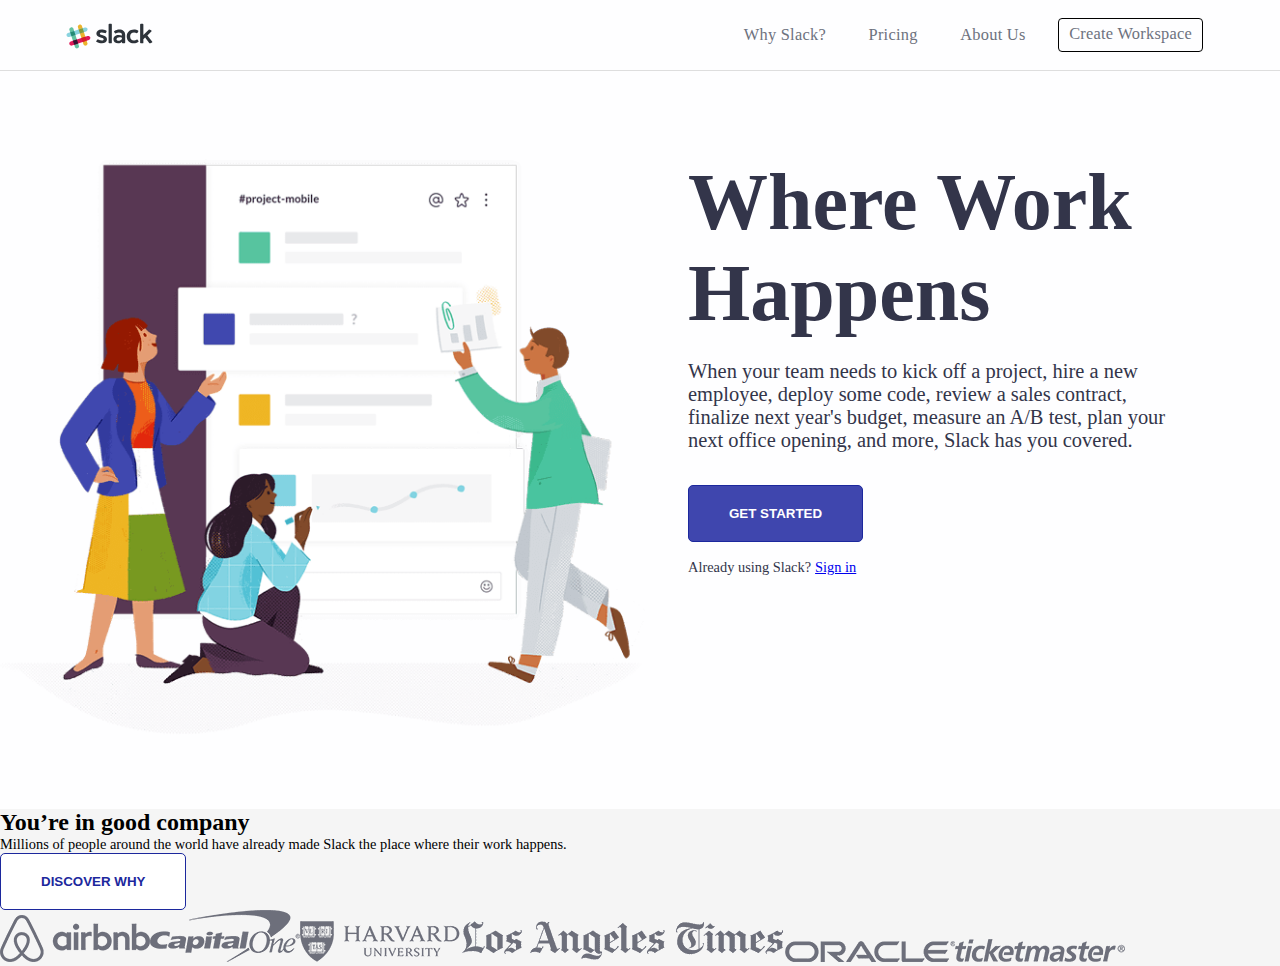
==== slack-clone.html @ 53179b3c "Create Slack Clone page" ====
<!DOCTYPE html>
<html lang="en">

	<head>
		<meta charset="UTF-8">
		<meta http-equiv="X-UA-Compatible" content="IE=edge">
		<meta name="viewport" content="width=device-width, initial-scale=1.0">
		<title>Slack Clone - UX3</title>
		<link rel="stylesheet" href="styles/slack-clone.css">
	</head>

	<body>
		<nav id="navbar">
			<svg xmlns="http://www.w3.org/2000/svg" viewBox="50 0 576 270" width="125"
				aria-label="Slack" class="slacklogo" shape-rendering="geometricPrecision">
				<path fill="#ECB32D"
					d="M141.8 87.1c-1.9-5.7-8-8.8-13.7-7-5.7 1.9-8.8 8-7 13.7l28.1 86.4c1.9 5.3 7.7 8.3 13.2 6.7 5.8-1.7 9.3-7.8 7.4-13.4 0-.2-28-86.4-28-86.4z">
				</path>
				<path fill="#63C1A0"
					d="M98.3 101.2c-1.9-5.7-8-8.8-13.7-7-5.7 1.9-8.8 8-7 13.7l28.1 86.4c1.9 5.3 7.7 8.3 13.2 6.7 5.8-1.7 9.3-7.8 7.4-13.4 0-.2-28-86.4-28-86.4z">
				</path>
				<path fill="#E01A59"
					d="M177.2 158.6c5.7-1.9 8.8-8 7-13.7-1.9-5.7-8-8.8-13.7-7L84 166.1c-5.3 1.9-8.3 7.7-6.7 13.2 1.7 5.8 7.8 9.3 13.4 7.4.2 0 86.5-28.1 86.5-28.1z">
				</path>
				<path fill="#331433"
					d="M102 183.1c5.6-1.8 12.9-4.2 20.7-6.7-1.8-5.6-4.2-12.9-6.7-20.7l-20.7 6.7 6.7 20.7z">
				</path>
				<path fill="#D62027"
					d="M145.6 168.9c7.8-2.5 15.1-4.9 20.7-6.7-1.8-5.6-4.2-12.9-6.7-20.7l-20.7 6.7 6.7 20.7z">
				</path>
				<path fill="#89D3DF"
					d="M163 115.1c5.7-1.9 8.8-8 7-13.7-1.9-5.7-8-8.8-13.7-7l-86.4 28.1c-5.3 1.9-8.3 7.7-6.7 13.2 1.7 5.8 7.8 9.3 13.4 7.4.2 0 86.4-28 86.4-28z">
				</path>
				<path fill="#258B74"
					d="M87.9 139.5c5.6-1.8 12.9-4.2 20.7-6.7-2.5-7.8-4.9-15.1-6.7-20.7l-20.7 6.7 6.7 20.7z">
				</path>
				<path fill="#819C3C"
					d="M131.4 125.4c7.8-2.5 15.1-4.9 20.7-6.7-2.5-7.8-4.9-15.1-6.7-20.7l-20.7 6.7 6.7 20.7z">
				</path>
				<path fill="#2D333A"
					d="M264.8 109.8c3.8 1.7 4.1 2.9 1.1 8.6-3.1 5.8-3.8 6.2-7.6 4.7-4.7-2-10.8-3.5-14.7-3.5-6.4 0-10.6 2.3-10.6 5.8 0 11.5 36.6 5.3 36.6 29.7 0 12.3-10.6 20.5-26.4 20.5-8.3 0-18.6-2.8-25.7-6.4-3.5-1.8-3.8-2.8-.7-8.7 2.6-5.1 3.5-5.7 7.3-4.1 6 2.6 13.7 4.7 18.8 4.7 5.8 0 9.7-2.4 9.7-5.8 0-11.1-37.3-5.8-37.3-29.5 0-12.6 10.5-21 26.2-21 7.6-.1 16.9 2.1 23.3 5zM294.4 80.8V172c0 1.4-1.5 2.8-3.5 2.8h-9.6c-2.1 0-3.5-1.5-3.5-2.8V80.8c0-4.5 1.3-4.9 8.3-4.9 8-.1 8.3.5 8.3 4.9zM362.6 132v39.3c0 2.1-1.5 3.5-3.5 3.5h-9.5c-2.2 0-3.7-1.6-3.5-3.8l.1-4.2c-5.1 5.7-12.5 8.7-19.9 8.7-14.3 0-23.9-8.3-23.9-20.6 0-13.1 10.8-22 27.1-22 6.2 0 11.8 1.1 16.4 3v-4.5c0-7.2-5.7-11.5-15.4-11.5-4.5 0-10.1 1.8-14.5 4.4-3.4 1.9-4.2 1.8-7.9-3.7-3.6-5.5-3.5-6.5 0-8.8 6.7-4.3 15.7-7.1 24-7.1 18.7 0 30.5 10.1 30.5 27.3zm-44.2 22.8c0 4.7 4 7.8 9.9 7.8 7.2 0 13.8-3.5 17.6-9.4v-6.1c-3.8-1.5-8.5-2.3-12.6-2.3-9 0-14.9 4.2-14.9 10zM427.6 109.9c3.5 2 3.6 3.1-.2 9-3.6 5.6-4.2 5.9-8.1 4-2.9-1.5-7.6-2.8-11.4-2.8-12 0-20 7.9-20 19.9 0 12.4 8 20.8 20 20.8 4.2 0 9.4-1.6 12.8-3.5 3.5-2 4.2-1.9 7.9 3.5 3.3 5 3.3 6.2.3 8.3-5.4 3.7-13.8 6.5-21.3 6.5-22.2 0-37.1-14.2-37.1-35.6 0-21.2 14.9-35.3 37.3-35.3 6.8 0 14.8 2.3 19.8 5.2zM500.2 166.2c2.8 3.5 1.7 4.8-5.3 7.3-7.1 2.6-8.1 2.4-10.6-.8l-19.9-26.5-8.9 8.6V172c0 1.4-1.5 2.8-3.5 2.8h-9.6c-2.1 0-3.5-1.5-3.5-2.8V80.8c0-4.5 1.3-4.9 8.3-4.9 8.1 0 8.3.6 8.3 4.9v51.8l27.2-26.1c3-2.8 4.7-2.6 10 .9 5.9 3.8 6.3 4.9 3.5 7.6L476 134.8l24.2 31.4z">
				</path>
			</svg>
			<ul class="nav-items-list collapse">
				<li class="nav-item"><a href="#" class="link nav-link">Why Slack?</a></li>
				<li class="nav-item"><a href="#" class="link nav-link">Pricing</a></li>
				<li class="nav-item"><a href="#" class="link nav-link">About Us</a></li>
				<a href="#" class="link workspace-link">Create Workspace</a>
			</ul>
		</nav>
		<main id="container">
			<section id="left">
				<img id="image">
			</section>
			<section id="right">
				<h1 id="title">Where Work Happens</h1>
				<p class="big-paragraph paragraph">
					When your team needs to kick off a project, hire a new employee, deploy some
					code, review a sales contract, finalize next year's budget, measure an A/B test,
					plan your next office opening, and more, Slack has you covered.
				</p>
				<article id="register">
					<button class="btn register-btn">Get started</button>
					<div id="signin">
						<span class="paragraph">Already using Slack?</span>
						<a href="#" id="signin-link">Sign in</a>
					</div>
				</article>
			</section>
		</main>
		<footer id="foot-notes">
			<section id="discover">
				<h2 id="subtitle">You’re in good company</h2>
				<p class="paragraph">
					Millions of people around the world have already made Slack the place where
					their work happens.
				</p>
				<button class="btn discover-btn">Discover why</button>
			</section>
			<section id="logos">
			</section>
		</footer>

		<script src="scripts/load-slack-images.js"></script>
	</body>

</html>
---- styles/slack-clone.css ----
:root {
	--base: #fefeff;
	--secondary: #f5f5f5;
	--title: #33354a;
	--hover: #1C289D;
	--button: #3f46ae;
	--link: #717e9d;
	--text: #5f5b65;
	--logo: #6d727e;
	--border: #dedede;
}

* {
	margin: 0;
	padding: 0;
	outline: none;
}

body {
	background-color: var(--base);
}

#navbar {
	display: flex;
	border-bottom: 1px solid var(--border);
	padding-left: 4em;
	padding-right: 4.1em;
	padding-block: .54em;
}

.nav-items-list {
	display: flex;
	list-style: none;
	justify-content: flex-end;
	align-items: center;
	text-align: center;
	width: 100%;
}

.link {
	text-decoration: none;
	padding-inline: .6em;
	padding-top: .3em;
	padding-bottom: .4em;
	color: var(--logo);
	font-size: 1.025em;
	margin-inline: .7em;
	font-family: 'Segoe UI';
	letter-spacing: .25px;
}

.link:hover {
	color: var(--hover)
}

.workspace-link {
	border: .1px solid #000;
	border-radius: 4px;
}

.workspace-link:hover {
	border: .1px solid var(--hover);
}

.paragraph, #signin-link {
	font-family: 'Segoe UI';
	font-size: .9em;
}

/* Container */

#container {
	margin-top: 5.4em;
	display: flex;
	margin-right: 6em;
	color: var(--title);
	padding-bottom: 3em;
}

#left {
	margin: 0;
	padding: 0;
	margin-right: .5em;
}

#image {
	height: 96%;
}

#right {
	margin-left: .5em;
}

#title {
	font-size: 5em;
	color: var(--title);
	font-weight: bolder;
}

.big-paragraph {
	margin-top: 1em;
	margin-bottom: 1.6em;
	font-size: 1.28em;
}

.btn {
	border: 1px solid var(--hover);
	border-radius: 5px;
	padding-inline: 3em;
	padding-block: 1.5em;
	text-transform: uppercase;
	font-weight: 800;
}

.btn:hover {
	box-shadow: inset 0 0 0 1px var(--hover);
	cursor: pointer;
}

.register-btn {
	background-color: var(--button);
	color: #fff;
}

.register-btn:hover {
	background-color: var(--hover);
}

.discover-btn {
	background-color: #fff;
	color: var(--hover)
}

#signin {
	margin-top: 1em;
}

#foot-notes{
	background-color: var(--secondary);	
}
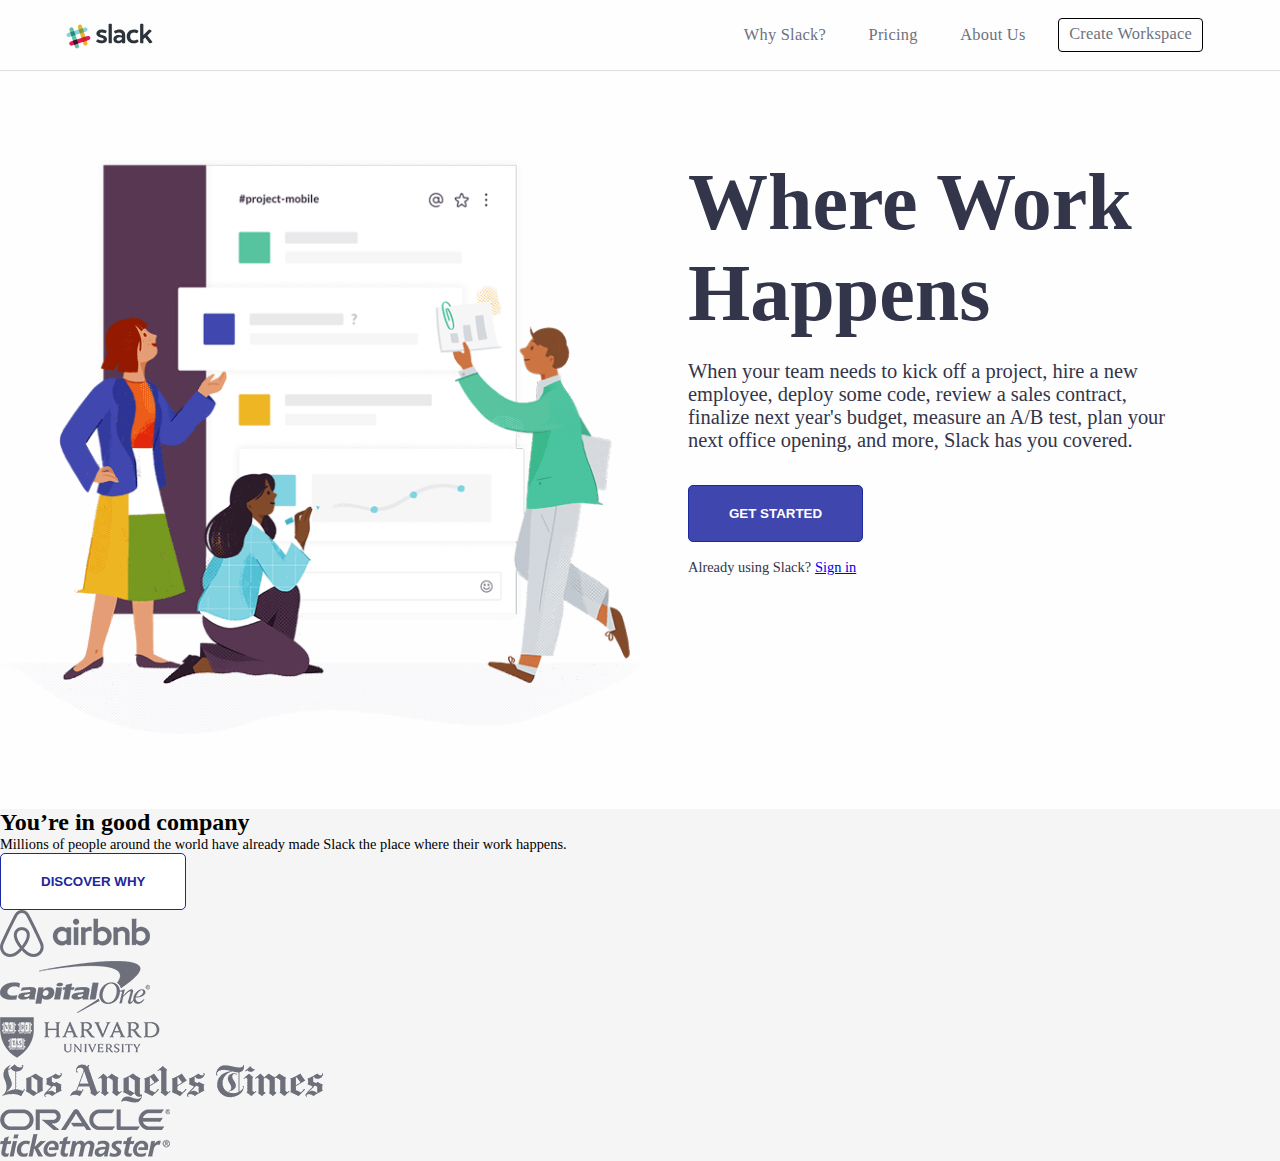
==== commit 8adbc411: "Make the navbar appear when scroll" ====
--- a/slack-clone.html
+++ b/slack-clone.html
@@ -82,6 +82,17 @@
 		</footer>
 
 		<script src="scripts/load-slack-images.js"></script>
+		<script>
+			window.onscroll = () => {
+				var screenHeight = window.innerHeight / 2
+				var navbar = document.getElementById('navbar')
+				if (window.pageYOffset > window.innerHeight / 2) {
+					navbar.classList.add('show')
+				} else {
+					navbar.classList.remove('show')
+				}
+			}	
+		</script>
 	</body>
 
 </html>
